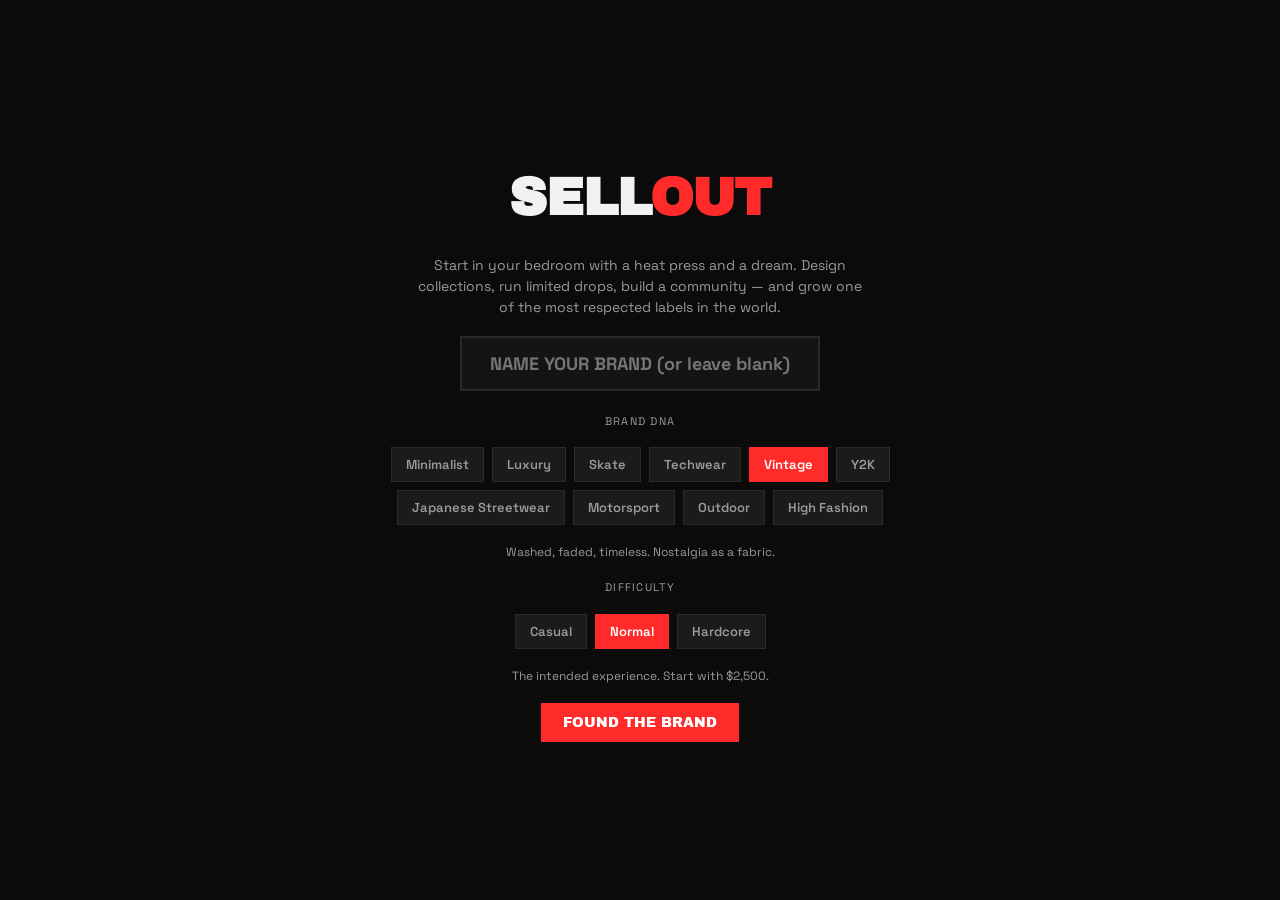
==== index.html @ 3308dec1 "Rebrand to SELLOUT: name, punk palette, file cleanup, auto-names - Renamed the game back to SELLOUT " ====
<!DOCTYPE html>
<html lang="en">
<head>
<meta charset="UTF-8">
<meta name="viewport" content="width=device-width, initial-scale=1.0">
<title>SELLOUT — build the label</title>
<link rel="preconnect" href="https://fonts.googleapis.com">
<link href="https://fonts.googleapis.com/css2?family=Archivo+Black&family=Space+Grotesk:wght@400;500;700&display=swap" rel="stylesheet">
<link rel="stylesheet" href="styles.css">
</head>
<body>

<!-- ================= START SCREEN ================= -->
<div id="startScreen">
  <h1>SELL<span>OUT</span></h1>
  <p>Start in your bedroom with a heat press and a dream. Design collections, run limited drops, build a community — and grow one of the most respected labels in the world.</p>
  <input id="startName" type="text" maxlength="20" placeholder="NAME YOUR BRAND (or leave blank)" spellcheck="false">
  <div style="font-size:11px;color:var(--dim);text-transform:uppercase;letter-spacing:.12em;margin-top:4px">Brand DNA</div>
  <div class="opt-row" id="dnaRow" style="justify-content:center;max-width:640px"></div>
  <div id="dnaBlurb" style="font-size:12px;color:var(--dim);height:18px"></div>
  <div style="font-size:11px;color:var(--dim);text-transform:uppercase;letter-spacing:.12em">Difficulty</div>
  <div class="opt-row" id="diffRow" style="justify-content:center"></div>
  <div id="diffBlurb" style="font-size:12px;color:var(--dim);height:18px"></div>
  <div style="display:flex; gap:10px; flex-wrap:wrap; justify-content:center">
    <button class="btn" id="startBtn">FOUND THE BRAND</button>
    <button class="btn secondary" id="continueBtn" style="display:none">CONTINUE SAVE</button>
  </div>
</div>

<!-- ================= TOP BAR (KPIs) ================= -->
<div id="topbar" style="display:none">
  <div id="brandName">—</div>
  <div class="kpi"><span class="k-label">Week</span><span class="k-value" id="kWeek">1</span></div>
  <div class="kpi"><span class="k-label">Cash</span><span class="k-value" id="kCash">$0</span></div>
  <div class="kpi"><span class="k-label">Followers</span><span class="k-value" id="kFollowers">0</span></div>
  <div class="kpi"><span class="k-label">Hype</span><span class="k-value" id="kHype">0</span></div>
  <div class="kpi"><span class="k-label">Prestige</span><span class="k-value k-gold" id="kPrestige">0</span></div>
  <button id="advanceBtn">Advance Week ▸</button>
  <button id="skipBtn" class="btn secondary" style="padding:10px 14px" title="Fast-forward 4 weeks — stops if something needs a decision">▸▸ 4</button>
</div>

<!-- tutorial hint bar (first 3 weeks) -->
<div id="tutBanner" style="display:none; background:linear-gradient(90deg,rgba(108,123,255,.18),transparent); border-bottom:1px solid var(--line); padding:9px 22px; font-size:13px; color:var(--txt)"></div>

<!-- ================= NAV ================= -->
<div id="nav" style="display:none">
  <button data-page="dashboard" class="active">Dashboard</button>
  <button data-page="studio">Design Studio</button>
  <button data-page="drop">Drop <span class="badge" id="dropBadge" style="display:none">●</span></button>
  <button data-page="marketing">Marketing</button>
  <button data-page="team">Team</button>
  <button data-page="research">Research</button>
  <button data-page="history">History</button>
</div>

<!-- ================= MAIN ================= -->
<div id="main" style="display:none">

  <!-- ========== DASHBOARD ========== -->
  <div class="page active" id="page-dashboard">
    <div class="grid grid-4" style="margin-bottom:16px">
      <div class="card"><h3>Weekly Profit</h3><div class="big-stat" id="dProfit">$0</div><div class="sub-stat" id="dProfitSub"></div></div>
      <div class="card"><h3>Lifetime Sales</h3><div class="big-stat" id="dLifetime">0</div><div class="sub-stat">units sold</div></div>
      <div class="card"><h3>Avg Sellout Time</h3><div class="big-stat" id="dSellout">—</div><div class="sub-stat" id="dSelloutSub">across recent drops</div></div>
      <div class="card"><h3>Avg Resale Value</h3><div class="big-stat" id="dResale">—</div><div class="sub-stat">vs retail</div></div>
    </div>
    <div class="grid grid-3" style="margin-bottom:16px">
      <div class="card"><h3>Follower Growth</h3><canvas class="chart" id="chartFollowers"></canvas></div>
      <div class="card"><h3>Revenue by Drop</h3><canvas class="chart" id="chartRevenue"></canvas></div>
      <div class="card"><h3>Weekly Profit</h3><canvas class="chart" id="chartProfit"></canvas></div>
    </div>
    <div class="grid grid-2">
      <div class="card">
        <h3>Brand Identity</h3>
        <div id="identityBox"></div>
      </div>
      <div class="card">
        <h3>Brand Health</h3>
        <div id="brandMeters"></div>
      </div>
      <div class="card">
        <h3>The Scene — Top Brands</h3>
        <div id="competitorList"></div>
      </div>
      <div class="card">
        <h3>Headquarters</h3>
        <div id="locationBox"></div>
      </div>
      <div class="card">
        <h3>Community Feed</h3>
        <div id="feedList" style="max-height:280px; overflow-y:auto"></div>
      </div>
      <div class="card">
        <h3>Lifetime Records</h3>
        <div id="recordsBox"></div>
      </div>
      <div class="card">
        <h3>🏆 Milestones</h3>
        <div id="milestonesBox" style="max-height:240px;overflow-y:auto"></div>
      </div>
      <div class="card">
        <h3>Settings &amp; Save</h3>
        <div style="display:flex; gap:8px; flex-wrap:wrap">
          <button class="mini-btn" id="exportBtn">⬇ Export save</button>
          <button class="mini-btn" id="importBtn">⬆ Import save</button>
          <button class="mini-btn" id="resetBtn" style="color:var(--red)">🗑 Reset save</button>
          <input type="file" id="importFile" accept=".json" style="display:none">
        </div>
        <div class="sub-stat" style="margin-top:10px">Difficulty: <b id="diffLabel" style="color:var(--txt)">Normal</b> · autosaves every week</div>
      </div>
    </div>
  </div>

  <!-- ========== DESIGN STUDIO ========== -->
  <div class="page" id="page-studio">
    <div class="grid grid-2">
      <div class="card">
        <h3>New Collection</h3>
        <div class="field">
          <label>Collection Name</label>
          <input id="colName" type="text" maxlength="26" placeholder="e.g. MIDNIGHT PROTOCOL" spellcheck="false">
        </div>
        <div class="field"><label>Product</label><div class="opt-row" id="optProduct"></div></div>
        <div class="field"><label>Theme</label><div class="opt-row" id="optTheme"></div></div>
        <div class="field"><label>Colour Palette</label><div class="opt-row" id="optPalette"></div></div>
        <div class="field"><label>Logo Placement</label><div class="opt-row" id="optLogo"></div></div>
        <div class="field"><label>Graphics</label><div class="opt-row" id="optGraphics"></div></div>
        <div class="field"><label>Fit</label><div class="opt-row" id="optFit"></div></div>
        <div class="field"><label>Material</label><div class="opt-row" id="optMaterial"></div></div>
        <div class="field"><label>Packaging</label><div class="opt-row" id="optPackaging"></div></div>
      </div>
      <div>
        <div class="card" style="margin-bottom:16px">
          <h3>Design Preview</h3>
          <div id="designPreview"></div>
          <button class="btn full" id="finalizeBtn" style="margin-top:14px">Finalize Design → Drop Setup</button>
        </div>
        <div class="card">
          <h3>Trend Report</h3>
          <div id="trendReport"></div>
        </div>
      </div>
    </div>
  </div>

  <!-- ========== DROP ========== -->
  <div class="page" id="page-drop">
    <div class="grid grid-2">
      <div class="card">
        <h3>Drop Configuration</h3>
        <div id="dropConfig"></div>
      </div>
      <div class="card">
        <h3>Launch Forecast</h3>
        <div id="dropForecast"></div>
        <button class="btn full gold" id="launchBtn" style="margin-top:14px">🚀 LAUNCH DROP</button>
      </div>
    </div>
  </div>

  <!-- ========== MARKETING ========== -->
  <div class="page" id="page-marketing">
    <div class="grid grid-2">
      <div class="card">
        <h3>Build Hype This Week</h3>
        <div style="font-size:12px;color:var(--dim);margin-bottom:12px">Hype fades every week. Campaigns stack, but each channel works once per week.</div>
        <div id="mktChannels"></div>
      </div>
      <div class="card">
        <h3>Hype & Reach</h3>
        <div id="mktStats"></div>
      </div>
    </div>
  </div>

  <!-- ========== TEAM ========== -->
  <div class="page" id="page-team">
    <div class="card">
      <h3>Your Team</h3>
      <div style="font-size:12px;color:var(--dim);margin-bottom:12px">Wages are paid weekly. Each hire strengthens a different part of the business.</div>
      <div id="teamList"></div>
    </div>
  </div>

  <!-- ========== RESEARCH ========== -->
  <div class="page" id="page-research">
    <div class="card">
      <h3>Research &amp; Development</h3>
      <div style="font-size:12px;color:var(--dim);margin-bottom:12px">One project at a time. Costs are paid up front; progress ticks each week.</div>
      <div id="researchList"></div>
    </div>
  </div>

  <!-- ========== HISTORY ========== -->
  <div class="page" id="page-history">
    <div class="card">
      <h3>Collection Archive — the history of your brand</h3>
      <div class="sub-stat" style="margin-bottom:10px">Click any collection for its full archive card and critic review.</div>
      <div class="opt-row" id="histFilters" style="margin-bottom:12px">
        <button class="opt sel" data-hf="all">Newest</button>
        <button class="opt" data-hf="oldest">Oldest</button>
        <button class="opt" data-hf="soldout">Sellouts</button>
        <button class="opt" data-hf="flop">Undersold</button>
        <button class="opt" data-hf="profit">Most Profitable</button>
        <button class="opt" data-hf="rating">Highest Rated</button>
        <button class="opt" data-hf="resale">Highest Resale</button>
        <button class="opt" data-hf="fastest">Fastest Sellout</button>
      </div>
      <div id="historyList"></div>
    </div>
  </div>

</div>

<!-- ================= OVERLAYS ================= -->
<div id="launchBg"><div id="launchBox">
  <div id="launchName"></div>
  <div id="launchStatus"></div>
  <div id="launchBarWrap"><div id="launchBar"></div></div>
  <div id="launchSold"></div>
  <div id="launchStamp"></div>
  <div id="launchSkip">click to skip</div>
</div></div>

<div id="modalBg"><div id="modal">
  <h2 id="modalTitle"></h2>
  <div id="modalBody"></div>
  <div id="modalBtns"></div>
</div></div>

<div id="toastBox"></div>

<!-- Load order matters: state → systems → UI boot -->
<script src="game.js"></script>
<script src="market.js"></script>
<script src="drops.js"></script>
<script src="employees.js"></script>
<script src="research.js"></script>
<script src="events.js"></script>
<script src="save.js"></script>
<script src="ui.js"></script>
</body>
</html>
---- styles.css ----
/* ============================================================
   SELLOUT — styles.css
   Black-and-red streetwear aesthetic: sharp corners, heavy
   display type, dashboard layout underneath.
   ============================================================ */

:root{
  --bg:        #0b0b0b;   /* app background */
  --panel:     #141414;   /* card background */
  --panel2:    #1b1b1b;   /* inset / input background */
  --line:      #2a2a2a;   /* borders */
  --txt:       #f2f2f2;   /* primary text */
  --dim:       #9a9a9a;   /* secondary text */
  --accent:    #ff2b2b;   /* signature red — primary actions */
  --green:     #57ff9a;   /* positive */
  --red:       #ff6b6b;   /* negative (softer than accent red) */
  --gold:      #ffd24a;   /* prestige / highlights */
  --cyan:      #ffd24a;   /* info — folded into gold for the punk palette */
  --radius:    0px;
}

*{ box-sizing:border-box; margin:0; padding:0; }
html,body{ height:100%; }
body{
  background:var(--bg); color:var(--txt);
  font-family:'Space Grotesk','Segoe UI',system-ui,sans-serif;
  font-size:14px; line-height:1.5;
}
h1,h2,h3{ font-family:'Archivo Black',Impact,sans-serif; font-weight:400; letter-spacing:.02em; text-transform:uppercase; }
button{ font-family:inherit; cursor:pointer; transition:all .15s ease; }
button:active{ transform:scale(.98); }
input,select{ font-family:inherit; }

/* ---------- top bar ---------- */
#topbar{
  display:flex; align-items:center; gap:20px;
  padding:12px 22px; border-bottom:1px solid var(--line);
  background:var(--panel); position:sticky; top:0; z-index:10;
  flex-wrap:wrap;
}
#brandName{ font-size:17px; font-weight:800; letter-spacing:.02em; }
#brandName span{ color:var(--accent); }
.kpi{ display:flex; flex-direction:column; min-width:76px; }
.kpi .k-label{ font-size:10px; color:var(--dim); text-transform:uppercase; letter-spacing:.1em; }
.kpi .k-value{ font-size:15px; font-weight:700; font-variant-numeric:tabular-nums; }
.k-pos{ color:var(--green); } .k-neg{ color:var(--red); } .k-gold{ color:var(--gold); }
#advanceBtn{
  margin-left:auto; background:var(--accent); color:#fff; border:none;
  padding:10px 20px; border-radius:8px; font-weight:700; font-size:14px;
}
#advanceBtn:hover{ filter:brightness(1.12); }
#advanceBtn:disabled{ opacity:.45; cursor:not-allowed; }

/* ---------- navigation ---------- */
#nav{
  display:flex; gap:4px; padding:10px 22px 0; border-bottom:1px solid var(--line);
  background:var(--bg); flex-wrap:wrap; position:sticky; top:0; z-index:9;
}
#nav button{
  background:none; border:none; color:var(--dim); padding:10px 16px;
  font-size:13px; font-weight:600; border-bottom:2px solid transparent;
  border-radius:6px 6px 0 0;
}
#nav button:hover{ color:var(--txt); background:var(--panel); }
#nav button.active{ color:var(--txt); border-bottom-color:var(--accent); }
#nav button .badge{
  background:var(--accent); color:#fff; font-size:10px; padding:1px 6px;
  border-radius:8px; margin-left:5px;
}

/* ---------- layout ---------- */
#main{ max-width:1180px; margin:0 auto; padding:20px 22px 80px; }
.page{ display:none; animation:fadeIn .25s ease; }
.page.active{ display:block; }
@keyframes fadeIn{ from{opacity:0; transform:translateY(6px);} to{opacity:1;} }

.grid{ display:grid; gap:16px; }
.grid-2{ grid-template-columns:repeat(auto-fit,minmax(320px,1fr)); }
.grid-3{ grid-template-columns:repeat(auto-fit,minmax(240px,1fr)); }
.grid-4{ grid-template-columns:repeat(auto-fit,minmax(170px,1fr)); }

.card{
  background:var(--panel); border:1px solid var(--line);
  border-radius:var(--radius); padding:18px;
}
.card h3{
  font-size:12px; color:var(--dim); text-transform:uppercase;
  letter-spacing:.12em; margin-bottom:12px; font-weight:600;
}
.big-stat{ font-size:26px; font-weight:800; font-variant-numeric:tabular-nums; }
.sub-stat{ font-size:12px; color:var(--dim); margin-top:2px; }

/* ---------- forms & controls ---------- */
.field{ margin-bottom:14px; }
.field label{
  display:block; font-size:11px; color:var(--dim); text-transform:uppercase;
  letter-spacing:.1em; margin-bottom:6px; font-weight:600;
}
.field input[type=text]{
  width:100%; background:var(--panel2); border:1px solid var(--line);
  color:var(--txt); padding:10px 12px; border-radius:8px; font-size:14px;
}
.field input[type=text]:focus{ border-color:var(--accent); outline:none; }
.opt-row{ display:flex; gap:8px; flex-wrap:wrap; }
.opt{
  background:var(--panel2); border:1px solid var(--line); color:var(--dim);
  padding:8px 14px; border-radius:8px; font-size:13px; font-weight:600;
}
.opt:hover{ border-color:var(--dim); color:var(--txt); }
.opt.sel{ background:var(--accent); border-color:var(--accent); color:#fff; }
.opt.locked{ opacity:.4; cursor:not-allowed; }
.opt small{ display:block; font-size:10px; font-weight:400; opacity:.75; }

input[type=range]{ width:100%; accent-color:var(--accent); }
.range-row{ display:flex; align-items:center; gap:14px; }
.range-val{ font-weight:800; font-size:16px; min-width:90px; text-align:right; font-variant-numeric:tabular-nums; }

.btn{
  background:var(--accent); color:#fff; border:none; padding:12px 22px;
  border-radius:8px; font-weight:700; font-size:14px;
}
.btn:hover{ filter:brightness(1.12); }
.btn:disabled{ opacity:.4; cursor:not-allowed; filter:none; }
.btn.secondary{ background:var(--panel2); color:var(--txt); border:1px solid var(--line); }
.btn.secondary:hover{ border-color:var(--accent); }
.btn.danger{ background:var(--red); }
.btn.full{ width:100%; }
.btn.gold{ background:var(--gold); color:#1a1405; }

/* ---------- list rows (employees, research, history) ---------- */
.row-item{
  display:flex; justify-content:space-between; align-items:center; gap:12px;
  background:var(--panel2); border:1px solid var(--line); border-radius:8px;
  padding:12px 14px; margin-bottom:8px;
}
.row-item .ri-main{ flex:1; min-width:0; }
.row-item .ri-title{ font-weight:700; font-size:13.5px; }
.row-item .ri-sub{ font-size:12px; color:var(--dim); margin-top:2px; }
.row-item .ri-side{ text-align:right; white-space:nowrap; font-weight:700; font-size:13px; }
.row-item button{ flex-shrink:0; }
.mini-btn{
  background:var(--panel); border:1px solid var(--line); color:var(--txt);
  padding:7px 13px; border-radius:7px; font-size:12px; font-weight:600;
}
.mini-btn:hover{ border-color:var(--accent); }
.mini-btn:disabled{ opacity:.4; cursor:not-allowed; }

/* ---------- meters ---------- */
.meter{ height:7px; background:var(--panel2); border-radius:4px; overflow:hidden; margin-top:6px; }
.meter > div{ height:100%; border-radius:4px; background:var(--accent); transition:width .5s ease; }
.meter.green > div{ background:var(--green); }
.meter.gold > div{ background:var(--gold); }
.meter.red > div{ background:var(--red); }
.meter-row{ margin-bottom:12px; }
.meter-row .m-head{ display:flex; justify-content:space-between; font-size:12px; }
.meter-row .m-head b{ font-variant-numeric:tabular-nums; }

/* ---------- social feed ---------- */
#feedList .post{
  border-bottom:1px solid var(--line); padding:9px 2px; font-size:13px;
  animation:fadeIn .3s ease;
}
#feedList .post .handle{ color:var(--cyan); font-weight:600; }
#feedList .post.sys{ color:var(--dim); font-style:italic; }
#feedList .post.hot .handle{ color:var(--gold); }

/* ---------- charts ---------- */
canvas.chart{ width:100%; height:150px; display:block; }

/* ---------- modal ---------- */
#modalBg{
  position:fixed; inset:0; background:rgba(5,8,14,.82); display:none;
  align-items:center; justify-content:center; z-index:50; padding:16px;
  backdrop-filter:blur(3px);
}
#modalBg.open{ display:flex; }
#modal{
  background:var(--panel); border:1px solid var(--line); border-radius:14px;
  max-width:520px; width:100%; padding:24px; max-height:86vh; overflow-y:auto;
  animation:popIn .2s ease;
}
@keyframes popIn{ from{ transform:scale(.94); opacity:0;} to{ transform:scale(1); opacity:1;} }
#modalTitle{ font-size:18px; margin-bottom:10px; }
#modalTitle.good{ color:var(--green); } #modalTitle.bad{ color:var(--red); } #modalTitle.info{ color:var(--gold); }
#modalBody{ font-size:14px; color:var(--txt); margin-bottom:18px; line-height:1.65; }
#modalBody .stat-line{ font-variant-numeric:tabular-nums; }
#modalBody .g{ color:var(--green); font-weight:700; } #modalBody .r{ color:var(--red); font-weight:700; }
#modalBody .y{ color:var(--gold); font-weight:700; }
#modalBtns{ display:flex; flex-direction:column; gap:8px; }
#modalBtns button{
  background:var(--panel2); border:1px solid var(--line); color:var(--txt);
  padding:12px 16px; border-radius:8px; font-weight:600; font-size:13.5px; text-align:left;
}
#modalBtns button:hover{ border-color:var(--accent); }
#modalBtns button.primary{ background:var(--accent); border-color:var(--accent); color:#fff; }

/* ---------- toast ---------- */
#toastBox{ position:fixed; top:70px; right:18px; z-index:60; display:flex; flex-direction:column; gap:8px; }
.toast{
  background:var(--panel); border:1px solid var(--accent); color:var(--txt);
  padding:11px 16px; border-radius:9px; font-size:13px; font-weight:600;
  animation:popIn .22s ease; box-shadow:0 8px 24px rgba(0,0,0,.4);
}
.toast.gold{ border-color:var(--gold); }

/* ---------- drop launch overlay ---------- */
#launchBg{
  position:fixed; inset:0; background:rgba(5,8,14,.94); display:none;
  align-items:center; justify-content:center; z-index:55; cursor:pointer;
}
#launchBg.open{ display:flex; }
#launchBox{ max-width:460px; width:92%; text-align:center; }
#launchName{ font-size:26px; font-weight:800; margin-bottom:6px; }
#launchStatus{ font-size:13px; color:var(--dim); letter-spacing:.2em; text-transform:uppercase; height:20px; }
#launchBarWrap{ height:18px; background:var(--panel2); border:1px solid var(--line); border-radius:9px; margin:16px 0 8px; overflow:hidden; }
#launchBar{ height:100%; width:0%; background:linear-gradient(90deg,var(--accent),var(--cyan)); border-radius:9px; }
#launchSold{ font-size:16px; font-weight:800; font-variant-numeric:tabular-nums; height:24px; }
#launchStamp{ font-size:34px; font-weight:900; height:52px; margin-top:8px; }
#launchStamp.w{ color:var(--green); animation:stampIn .3s cubic-bezier(.2,2,.4,1) both; }
#launchStamp.l{ color:var(--red);   animation:stampIn .3s cubic-bezier(.2,2,.4,1) both; }
#launchStamp.e{ color:var(--gold);  animation:stampIn .3s cubic-bezier(.2,2,.4,1) both; }
@keyframes stampIn{ from{ transform:scale(2.2) rotate(-5deg); opacity:0;} to{ transform:scale(1) rotate(-2deg); opacity:1;} }
#launchSkip{ font-size:10px; color:var(--dim); margin-top:16px; letter-spacing:.2em; text-transform:uppercase; }

/* ---------- start screen ---------- */
#startScreen{
  position:fixed; inset:0; background:var(--bg); z-index:70;
  display:flex; flex-direction:column; align-items:center; justify-content:center;
  gap:18px; padding:24px; text-align:center;
}
#startScreen h1{ font-size:min(9vw,52px); font-weight:900; letter-spacing:-.02em; }
#startScreen h1 span{ color:var(--accent); }
#startScreen p{ color:var(--dim); max-width:460px; }
#startName{
  background:var(--panel); border:2px solid var(--line); color:var(--txt);
  padding:14px 18px; border-radius:10px; font-size:18px; text-align:center;
  width:min(90vw,360px); font-weight:700;
}
#startName:focus{ border-color:var(--accent); outline:none; }

/* ---------- responsive ---------- */
@media(max-width:640px){
  #topbar{ gap:12px; padding:10px 12px; }
  .kpi{ min-width:60px; } .kpi .k-value{ font-size:13px; }
  #main{ padding:14px 12px 70px; }
  #nav{ padding:6px 10px 0; } #nav button{ padding:9px 10px; font-size:12px; }
}

/* ============================================================
   SELLOUT rebrand overrides — sharp corners + display type.
   Kept as one block so the dashboard skeleton stays untouched.
   ============================================================ */
button, input, select, .card, .row-item, .opt, .mini-btn, .btn,
.meter, .meter > div, #modal, .toast, #launchBarWrap, #launchBar,
#startName, .field input{ border-radius:0 !important; }
#brandName, .big-stat, .k-value, #launchName, #launchStamp, #launchSold,
#advanceBtn, .btn, #modalTitle{ font-family:'Archivo Black',Impact,sans-serif; font-weight:400; }
#brandName, #launchName, #modalTitle{ text-transform:uppercase; }
#brandName{ background:var(--accent); color:#fff; padding:2px 10px; }
#brandName span{ color:#fff; }
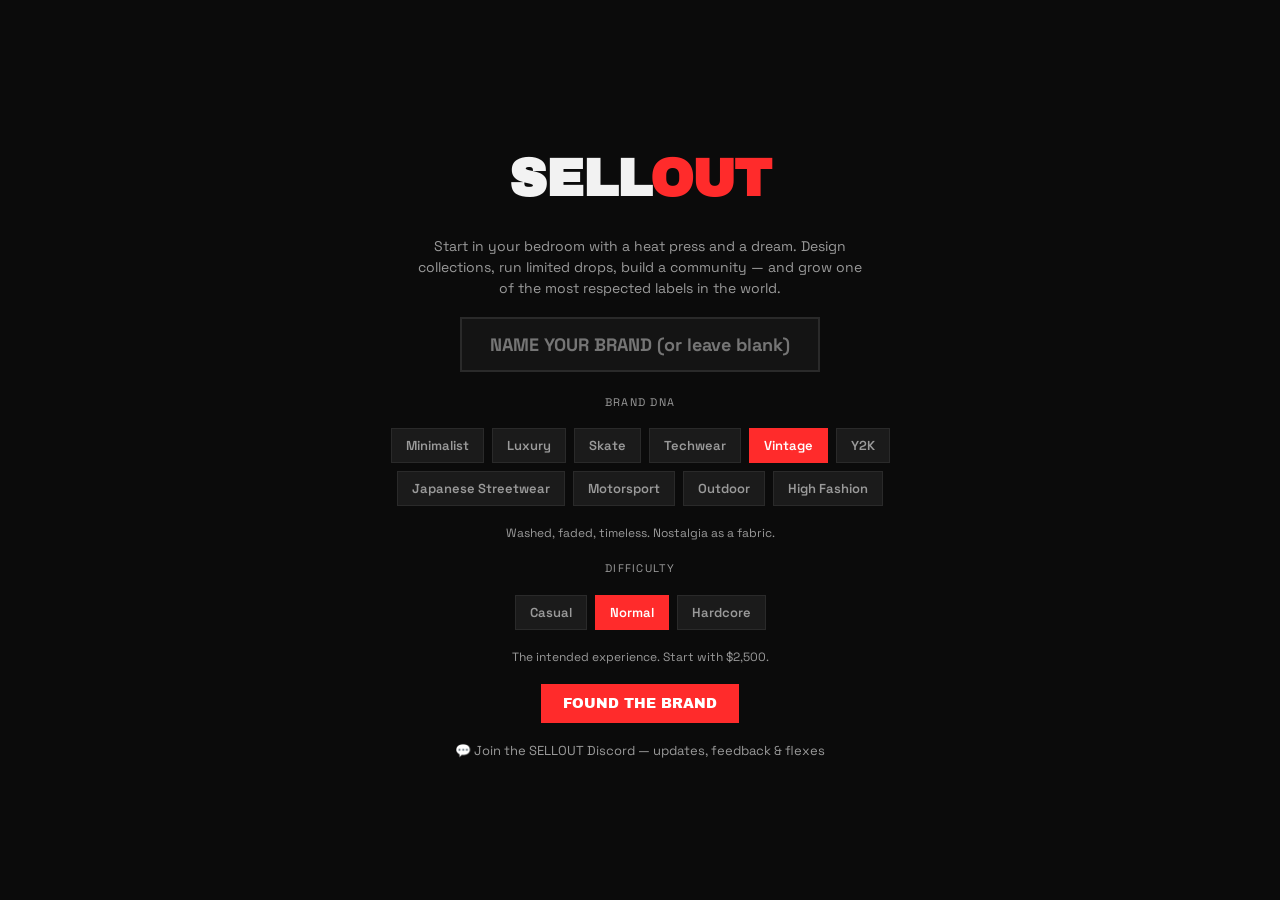
==== commit b56576ab: "Community: Discord links in-game + repo README - Discord invite on the start screen and in the Setti" ====
--- a/index.html
+++ b/index.html
@@ -25,12 +25,15 @@
     <button class="btn" id="startBtn">FOUND THE BRAND</button>
     <button class="btn secondary" id="continueBtn" style="display:none">CONTINUE SAVE</button>
   </div>
+  <a href="https://discord.gg/wDF5yzP52R" target="_blank" rel="noopener" style="color:var(--dim);font-size:13px;text-decoration:none">💬 Join the SELLOUT Discord — updates, feedback &amp; flexes</a>
 </div>
 
 <!-- ================= TOP BAR (KPIs) ================= -->
 <div id="topbar" style="display:none">
   <div id="brandName">—</div>
   <div class="kpi"><span class="k-label">Week</span><span class="k-value" id="kWeek">1</span></div>
+  <div class="kpi"><span class="k-label">Season</span><span class="k-value" id="kSeason" style="color:var(--gold);font-size:13px">—</span></div>
+  <div class="kpi" title="Weekly time slots — design 1 · marketing 1 · drop 2. Management is free."><span class="k-label">Time</span><span class="k-value" id="kSlots" style="color:var(--accent);letter-spacing:2px">●●●</span></div>
   <div class="kpi"><span class="k-label">Cash</span><span class="k-value" id="kCash">$0</span></div>
   <div class="kpi"><span class="k-label">Followers</span><span class="k-value" id="kFollowers">0</span></div>
   <div class="kpi"><span class="k-label">Hype</span><span class="k-value" id="kHype">0</span></div>
@@ -48,6 +51,8 @@
   <button data-page="studio">Design Studio</button>
   <button data-page="drop">Drop <span class="badge" id="dropBadge" style="display:none">●</span></button>
   <button data-page="marketing">Marketing</button>
+  <button data-page="trends">Trends</button>
+  <button data-page="calendar">Calendar</button>
   <button data-page="team">Team</button>
   <button data-page="research">Research</button>
   <button data-page="history">History</button>
@@ -104,6 +109,7 @@
           <button class="mini-btn" id="exportBtn">⬇ Export save</button>
           <button class="mini-btn" id="importBtn">⬆ Import save</button>
           <button class="mini-btn" id="resetBtn" style="color:var(--red)">🗑 Reset save</button>
+          <a class="mini-btn" href="https://discord.gg/wDF5yzP52R" target="_blank" rel="noopener" style="text-decoration:none;display:inline-block">💬 Discord</a>
           <input type="file" id="importFile" accept=".json" style="display:none">
         </div>
         <div class="sub-stat" style="margin-top:10px">Difficulty: <b id="diffLabel" style="color:var(--txt)">Normal</b> · autosaves every week</div>
@@ -135,8 +141,13 @@
           <div id="designPreview"></div>
           <button class="btn full" id="finalizeBtn" style="margin-top:14px">Finalize Design → Drop Setup</button>
         </div>
+        <div class="card" style="margin-bottom:16px">
+          <h3>🗄 Design Vault</h3>
+          <div class="sub-stat" style="margin-bottom:8px">Finished designs wait here until you assemble them into a collection on the Drop page. Pieces age — most go stale, a rare few become timeless.</div>
+          <div id="vaultList" style="max-height:320px;overflow-y:auto"></div>
+        </div>
         <div class="card">
-          <h3>Trend Report</h3>
+          <h3>📅 Creative Calendar</h3>
           <div id="trendReport"></div>
         </div>
       </div>
@@ -169,6 +180,54 @@
       <div class="card">
         <h3>Hype & Reach</h3>
         <div id="mktStats"></div>
+      </div>
+    </div>
+  </div>
+
+  <!-- ========== TRENDS (Trend Forecast) ========== -->
+  <div class="page" id="page-trends">
+    <div class="grid grid-2" style="margin-bottom:16px">
+      <div class="card">
+        <h3>🗓 Season</h3>
+        <div id="seasonBox"></div>
+      </div>
+      <div class="card">
+        <h3>Customer Mood</h3>
+        <div id="segPrefBox"></div>
+      </div>
+    </div>
+    <div class="card" style="margin-bottom:16px">
+      <h3>Trend Forecast</h3>
+      <div class="sub-stat" id="forecastNote" style="margin-bottom:10px"></div>
+      <div id="trendList"></div>
+    </div>
+    <div class="grid grid-2">
+      <div class="card">
+        <h3>Trend Records</h3>
+        <div id="trendRecords"></div>
+      </div>
+      <div class="card">
+        <h3>Brand Evolution Timeline</h3>
+        <div id="evolutionBox" style="max-height:280px;overflow-y:auto"></div>
+      </div>
+    </div>
+  </div>
+
+  <!-- ========== CALENDAR ========== -->
+  <div class="page" id="page-calendar">
+    <div class="card" style="margin-bottom:16px">
+      <h3>🗓 The Fashion Year — 52 weeks</h3>
+      <div class="sub-stat" style="margin-bottom:10px" id="calLegend"></div>
+      <div id="calGrid" style="display:grid;grid-template-columns:repeat(13,1fr);gap:4px"></div>
+    </div>
+    <div class="grid grid-2">
+      <div class="card">
+        <h3>Next Up</h3>
+        <div id="calUpcoming"></div>
+      </div>
+      <div class="card">
+        <h3>🏆 Awards History</h3>
+        <div id="awardsHistory" style="max-height:300px;overflow-y:auto"></div>
       </div>
     </div>
   </div>
